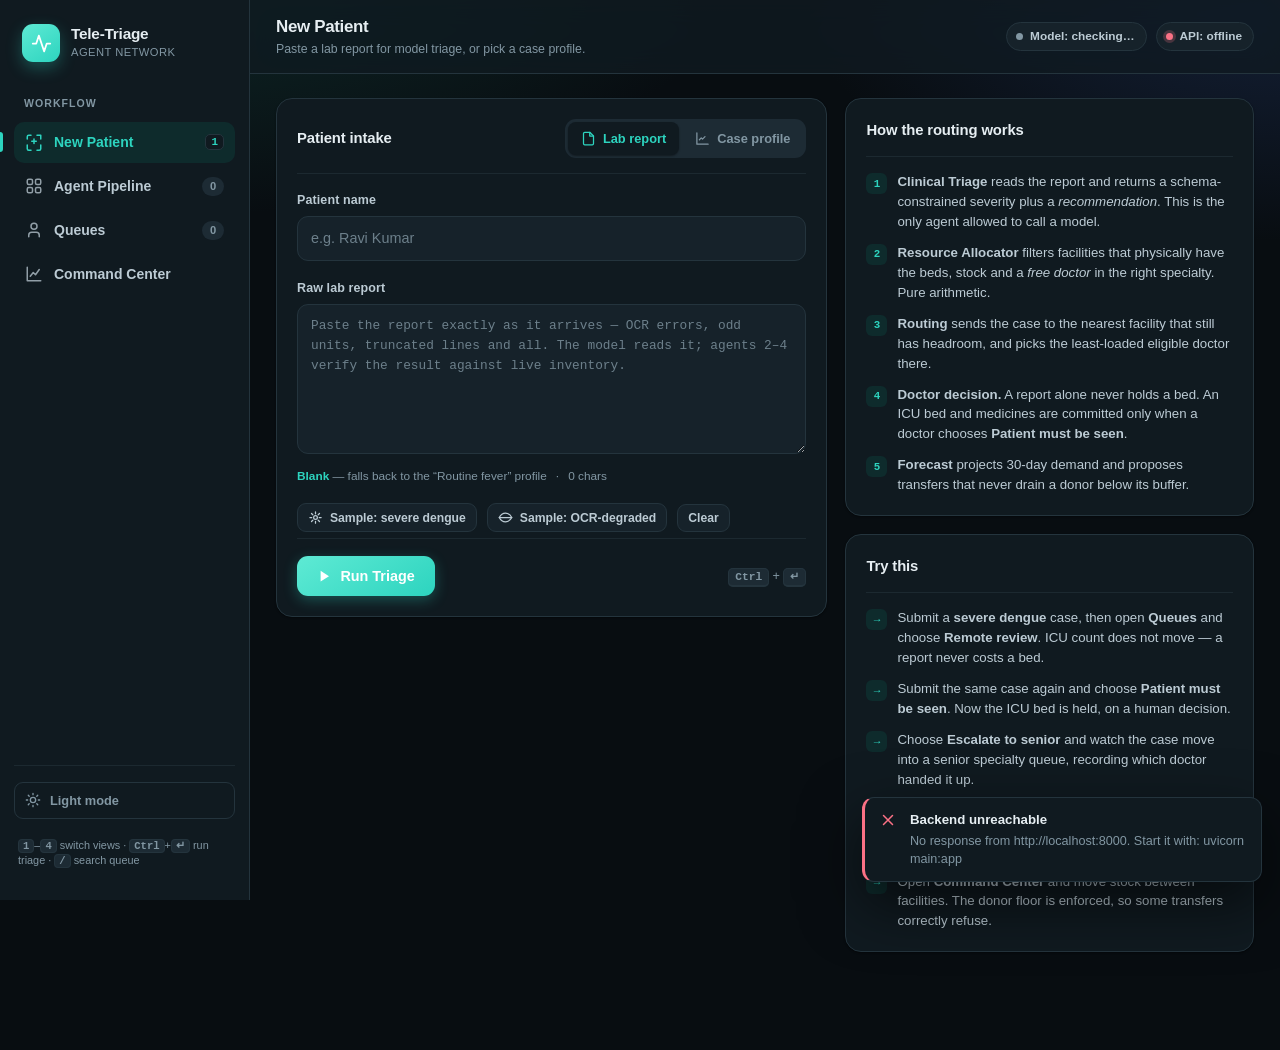
==== frontend/index.html @ d9bb14de "almost without ai model" ====
<!DOCTYPE html>
<html lang="en" data-theme="dark">
<head>
<meta charset="UTF-8">
<meta name="viewport" content="width=device-width, initial-scale=1">
<title>Agentic Tele-Triage Portal</title>
<meta name="description" content="Multi-agent clinical triage, capacity routing and shortage forecasting for a rural public health network.">
<link rel="icon" href="data:image/svg+xml,<svg xmlns='http://www.w3.org/2000/svg' viewBox='0 0 24 24'><text y='19' font-size='19'>&#129658;</text></svg>">
<link rel="stylesheet" href="styles.css">
</head>
<body>
<div class="app">

  <!-- ================= SIDEBAR ================= -->
  <aside class="sidebar">
    <div class="brand">
      <div class="brand-mark" aria-hidden="true">
        <svg viewBox="0 0 24 24" fill="none" stroke="currentColor" stroke-width="2" stroke-linecap="round" stroke-linejoin="round">
          <path d="M22 12h-4l-3 9L9 3l-3 9H2"/>
        </svg>
      </div>
      <div>
        <h1>Tele-Triage</h1>
        <p>Agent Network</p>
      </div>
    </div>

    <nav class="nav" id="nav" aria-label="Sections">
      <div class="nav-label">Workflow</div>
      <button data-tab="intake" class="active" aria-current="page">
        <svg viewBox="0 0 24 24" fill="none" stroke="currentColor" stroke-width="2" stroke-linecap="round" stroke-linejoin="round"><path d="M16 3h5v5"/><path d="M8 3H5a2 2 0 0 0-2 2v3"/><path d="M21 16v5a2 2 0 0 1-2 2h-3"/><path d="M3 16v5a2 2 0 0 0 2 2h3"/><path d="M12 8v6"/><path d="M9 11h6"/></svg>
        <span>New Patient</span><kbd>1</kbd>
      </button>
      <button data-tab="pipeline">
        <svg viewBox="0 0 24 24" fill="none" stroke="currentColor" stroke-width="2" stroke-linecap="round" stroke-linejoin="round"><rect x="3" y="3" width="7" height="7" rx="2"/><rect x="14" y="3" width="7" height="7" rx="2"/><rect x="14" y="14" width="7" height="7" rx="2"/><rect x="3" y="14" width="7" height="7" rx="2"/></svg>
        <span>Agent Pipeline</span><span class="count" id="navRuns">0</span>
      </button>
      <button data-tab="doctor">
        <svg viewBox="0 0 24 24" fill="none" stroke="currentColor" stroke-width="2" stroke-linecap="round" stroke-linejoin="round"><path d="M19 21v-2a4 4 0 0 0-4-4H9a4 4 0 0 0-4 4v2"/><circle cx="12" cy="7" r="4"/></svg>
        <span>Queues</span><span class="count" id="navPts">0</span>
      </button>
      <button data-tab="command">
        <svg viewBox="0 0 24 24" fill="none" stroke="currentColor" stroke-width="2" stroke-linecap="round" stroke-linejoin="round"><path d="M3 3v18h18"/><path d="m7 15 4-5 3 3 5-7"/></svg>
        <span>Command Center</span>
      </button>
    </nav>

    <div class="sb-foot">
      <button class="theme-btn" id="themeBtn" title="Toggle light / dark theme">
        <svg id="themeIcon" viewBox="0 0 24 24" fill="none" stroke="currentColor" stroke-width="2" stroke-linecap="round" stroke-linejoin="round"><circle cx="12" cy="12" r="4"/><path d="M12 2v2M12 20v2M4.9 4.9l1.4 1.4M17.7 17.7l1.4 1.4M2 12h2M20 12h2M4.9 19.1l1.4-1.4M17.7 6.3l1.4-1.4"/></svg>
        <span id="themeLabel">Light mode</span>
      </button>
      <p class="hint"><kbd>1</kbd>–<kbd>4</kbd> switch views · <kbd>Ctrl</kbd>+<kbd>↵</kbd> run triage · <kbd>/</kbd> search queue</p>
    </div>
  </aside>

  <!-- ================= MAIN ================= -->
  <div class="main">
    <header class="topbar">
      <div>
        <h2 id="pageTitle">New Patient</h2>
        <p class="sub" id="pageSub">Paste a lab report for model triage, or pick a case profile.</p>
      </div>
      <div class="topbar-spacer"></div>
      <div class="topbar-tools">
        <span class="pill" id="pillLlm" title="LLM triage path availability"><span class="dot"></span>Model: checking…</span>
        <span class="pill" id="pillApi" title="Backend connectivity"><span class="dot"></span>API: checking…</span>
      </div>
    </header>

    <div class="content">

      <!-- ---------- INTAKE ---------- -->
      <section class="view active" id="intake" aria-label="New patient">
        <div class="intake-grid">
          <div class="card">
            <div class="card-head tight">
              <h3>Patient intake</h3>
              <span class="spacer"></span>
              <div class="seg" id="modeSeg" role="tablist" aria-label="Triage mode">
                <button data-mode="report" class="active" role="tab" aria-selected="true">
                  <svg viewBox="0 0 24 24" fill="none" stroke="currentColor" stroke-width="2" stroke-linecap="round" stroke-linejoin="round"><path d="M14 2H6a2 2 0 0 0-2 2v16a2 2 0 0 0 2 2h12a2 2 0 0 0 2-2V8z"/><path d="M14 2v6h6"/></svg>
                  Lab report
                </button>
                <button data-mode="case" role="tab" aria-selected="false">
                  <svg viewBox="0 0 24 24" fill="none" stroke="currentColor" stroke-width="2" stroke-linecap="round" stroke-linejoin="round"><path d="M3 3v18h18"/><path d="m7 14 3-3 2 2 4-4"/></svg>
                  Case profile
                </button>
              </div>
            </div>

            <div class="field" style="margin-top:17px">
              <label for="pname">Patient name</label>
              <input type="text" id="pname" placeholder="e.g. Ravi Kumar" autocomplete="off" spellcheck="false">
            </div>

            <!-- report mode -->
            <div id="modeReport">
              <div class="field">
                <label for="preport">Raw lab report</label>
                <textarea id="preport" spellcheck="false" placeholder="Paste the report exactly as it arrives — OCR errors, odd units, truncated lines and all. The model reads it; agents 2–4 verify the result against live inventory."></textarea>
                <div class="hint-row">
                  <span id="hintMode"><b>Blank</b> — falls back to the "Routine fever" profile</span>
                  <span>·</span><span id="hintChars">0 chars</span>
                </div>
              </div>
              <div class="field-row" style="margin-bottom:6px">
                <button class="ghost sm" id="sampleBtn">
                  <svg viewBox="0 0 24 24" fill="none" stroke="currentColor" stroke-width="2" stroke-linecap="round" stroke-linejoin="round"><path d="M12 3v3M12 18v3M3 12h3M18 12h3M5.6 5.6l2.1 2.1M16.3 16.3l2.1 2.1M18.4 5.6l-2.1 2.1M7.7 16.3l-2.1 2.1"/><circle cx="12" cy="12" r="3"/></svg>
                  Sample: severe dengue
                </button>
                <button class="ghost sm" id="sampleOcrBtn">
                  <svg viewBox="0 0 24 24" fill="none" stroke="currentColor" stroke-width="2" stroke-linecap="round" stroke-linejoin="round"><path d="M2 12s3.6-7 10-7 10 7 10 7-3.6 7-10 7-10-7-10-7"/><path d="M2 12h20"/></svg>
                  Sample: OCR-degraded
                </button>
                <button class="ghost sm" id="clearBtn">Clear</button>
              </div>
            </div>

            <!-- case mode -->
            <div id="modeCase" hidden>
              <div class="field">
                <label>Built-in case profile</label>
                <div class="case-grid" id="caseGrid"></div>
              </div>
            </div>

            <div class="run-bar">
              <button class="primary" id="runBtn">
                <svg id="runIcon" viewBox="0 0 24 24" fill="none" stroke="currentColor" stroke-width="2" stroke-linecap="round" stroke-linejoin="round"><polygon points="6 3 20 12 6 21 6 3"/></svg>
                <span id="runLabel">Run Triage</span>
              </button>
              <span class="spacer"></span>
              <span class="psub"><kbd class="key">Ctrl</kbd> + <kbd class="key">↵</kbd></span>
            </div>
          </div>

          <div>
            <div class="card">
              <div class="card-head tight"><h3>How the routing works</h3></div>
              <ol class="info-list" style="margin-top:15px">
                <li><span class="num">1</span><span><b>Clinical Triage</b> reads the report and returns a schema-constrained severity plus a <i>recommendation</i>. This is the only agent allowed to call a model.</span></li>
                <li><span class="num">2</span><span><b>Resource Allocator</b> filters facilities that physically have the beds, stock and a <i>free doctor</i> in the right specialty. Pure arithmetic.</span></li>
                <li><span class="num">3</span><span><b>Routing</b> sends the case to the nearest facility that still has headroom, and picks the least-loaded eligible doctor there.</span></li>
                <li><span class="num">4</span><span><b>Doctor decision.</b> A report alone never holds a bed. An ICU bed and medicines are committed only when a doctor chooses <b>Patient must be seen</b>.</span></li>
                <li><span class="num">5</span><span><b>Forecast</b> projects 30-day demand and proposes transfers that never drain a donor below its buffer.</span></li>
              </ol>
            </div>
            <div class="card">
              <div class="card-head tight"><h3>Try this</h3></div>
              <ul class="info-list" style="margin-top:15px">
                <li><span class="num">→</span><span>Submit a <b>severe dengue</b> case, then open <b>Queues</b> and choose <b>Remote review</b>. ICU count does not move — a report never costs a bed.</span></li>
                <li><span class="num">→</span><span>Submit the same case again and choose <b>Patient must be seen</b>. Now the ICU bed is held, on a human decision.</span></li>
                <li><span class="num">→</span><span>Choose <b>Escalate to senior</b> and watch the case move into a senior specialty queue, recording which doctor handed it up.</span></li>
                <li><span class="num">→</span><span>Use the <b>OCR-degraded</b> sample to see whether the model still reads it. Then remove <code>GROQ_API_KEY</code> to watch the conservative fallback path.</span></li>
                <li><span class="num">→</span><span>Open <b>Command Center</b> and move stock between facilities. The donor floor is enforced, so some transfers correctly refuse.</span></li>
              </ul>
            </div>
          </div>
        </div>
      </section>

      <!-- ---------- PIPELINE ---------- -->
      <section class="view" id="pipeline" aria-label="Agent pipeline">
        <div class="card-head" style="margin-bottom:14px">
          <h3 style="margin:0;font-size:.93rem">Pipeline runs</h3>
          <span class="psub" id="runCount">No runs yet this session</span>
          <span class="spacer"></span>
          <button class="ghost sm" id="clearRunsBtn">Clear history</button>
        </div>
        <div id="pipeline-body"></div>
        <div class="card" id="trace-card" style="margin-top:20px">
          <div class="card-head tight">
            <h3>Model call trace</h3>
            <span class="psub" id="traceSub" style="flex-basis:auto;margin:0"></span>
          </div>
          <div id="trace-body"></div>
        </div>
      </section>

      <!-- ---------- DOCTOR ---------- -->
      <section class="view" id="doctor" aria-label="Queues">
        <div class="toolbar">
          <div class="search">
            <svg viewBox="0 0 24 24" fill="none" stroke="currentColor" stroke-width="2" stroke-linecap="round" stroke-linejoin="round"><circle cx="11" cy="11" r="7"/><path d="m20 20-3.2-3.2"/></svg>
            <input type="text" id="qSearch" placeholder="Search patient, doctor, facility or specialty…" autocomplete="off" spellcheck="false">
          </div>
          <div class="filters" id="statusFilters"></div>
          <span class="spacer" style="flex:1"></span>
          <span class="psub" id="queueCount"></span>
        </div>
        <div id="doctor-body"></div>
      </section>

      <!-- ---------- COMMAND ---------- -->
      <section class="view" id="command" aria-label="Command center">
        <div class="toolbar">
          <div class="seg" id="refreshSeg" role="group" aria-label="Auto refresh">
            <button data-auto="15" class="active">
              <svg viewBox="0 0 24 24" fill="none" stroke="currentColor" stroke-width="2" stroke-linecap="round" stroke-linejoin="round"><path d="M21 12a9 9 0 1 1-2.6-6.4"/><path d="M21 3v6h-6"/></svg>
              Auto 15s
            </button>
            <button data-auto="off">Paused</button>
          </div>
          <span class="refresh-note">
            <svg class="ring" viewBox="0 0 20 20" aria-hidden="true">
              <circle class="bgc" cx="10" cy="10" r="8"></circle>
              <circle class="fgc" id="ringFg" cx="10" cy="10" r="8" stroke-dasharray="50.3" stroke-dashoffset="50.3"></circle>
            </svg>
            <span id="refreshNote">up to date</span>
          </span>
          <span class="spacer" style="flex:1"></span>
          <button class="ghost sm" id="refreshBtn">
            <svg viewBox="0 0 24 24" fill="none" stroke="currentColor" stroke-width="2" stroke-linecap="round" stroke-linejoin="round"><path d="M21 12a9 9 0 1 1-2.6-6.4"/><path d="M21 3v6h-6"/></svg>
            Refresh now
          </button>
        </div>
        <div id="command-body"></div>
      </section>

    </div>
  </div>
</div>

<div class="toasts" id="toasts" role="status" aria-live="polite"></div>
<div id="modal-root"></div>

<script src="config.js"></script>
<script src="app.js"></script>
</body>
</html>
---- frontend/styles.css ----
/* ============================================================
   Agentic Tele-Triage Portal - design system
   Tokens first, then primitives, then components, then views.
   ============================================================ */

:root {
  /* surface + text */
  --bg: #f2f5f8;
  --bg-grad: radial-gradient(1200px 600px at 15% -10%, #e3f1ef 0%, transparent 60%),
             radial-gradient(900px 500px at 100% 0%, #e6ecf7 0%, transparent 55%);
  --panel: #ffffff;
  --panel-2: #f8fafc;
  --panel-3: #eef2f6;
  --border: #dbe3ea;
  --border-soft: #e8eef3;
  --text: #0f1c26;
  --text-2: #3d4f5c;
  --muted: #66798a;

  /* brand */
  --accent: #0d7c74;
  --accent-2: #12a094;
  --accent-soft: #e2f2f0;
  --accent-glow: rgba(13, 124, 116, .28);

  /* severity */
  --green: #12864a;      --green-bg: #e3f5ea;   --green-line: #8fd6b0;
  --amber: #a86c07;      --amber-bg: #fdf0d9;   --amber-line: #f0cb84;
  --red:   #c1352a;      --red-bg:   #fde8e5;   --red-line:   #f0a79c;
  --blue:  #1f6fd0;      --blue-bg:  #e7f0fc;

  /* effects */
  --sh-1: 0 1px 2px rgba(16, 34, 48, .05), 0 1px 1px rgba(16, 34, 48, .04);
  --sh-2: 0 4px 14px rgba(16, 34, 48, .07), 0 1px 3px rgba(16, 34, 48, .05);
  --sh-3: 0 18px 48px rgba(16, 34, 48, .16);
  --r-s: 8px; --r-m: 12px; --r-l: 16px; --r-xl: 22px;

  --mono: ui-monospace, "SF Mono", SFMono-Regular, Menlo, Consolas, "Liberation Mono", monospace;
  --sans: -apple-system, BlinkMacSystemFont, "Segoe UI", Roboto, "Helvetica Neue", Arial, sans-serif;
  --sb-w: 250px;
  --ease: cubic-bezier(.22, .68, .36, 1);
}

html[data-theme="dark"] {
  --bg: #080d11;
  --bg-grad: radial-gradient(1100px 560px at 12% -12%, #10302e 0%, transparent 58%),
             radial-gradient(900px 520px at 100% -5%, #16233d 0%, transparent 55%);
  --panel: #101a20;
  --panel-2: #16222a;
  --panel-3: #1d2b34;
  --border: #24343d;
  --border-soft: #1c2930;
  --text: #e6eef2;
  --text-2: #bccbd4;
  --muted: #8297a3;
  --accent: #2dd4bf;
  --accent-2: #5eead4;
  --accent-soft: #0e2b2c;
  --accent-glow: rgba(45, 212, 191, .3);
  --green: #4ade80; --green-bg: #0d2620; --green-line: #1d5540;
  --amber: #fbbf24; --amber-bg: #2b2110; --amber-line: #574113;
  --red:   #fb7185; --red-bg:   #2c1517; --red-line:   #5e2a2e;
  --blue:  #60a5fa; --blue-bg:  #0f2038;
  --sh-1: 0 1px 2px rgba(0, 0, 0, .4);
  --sh-2: 0 6px 20px rgba(0, 0, 0, .45);
  --sh-3: 0 22px 60px rgba(0, 0, 0, .6);
}

* { box-sizing: border-box; }

html, body { height: 100%; }

body {
  margin: 0;
  font-family: var(--sans);
  font-size: 15px;
  line-height: 1.5;
  color: var(--text);
  background: var(--bg);
  background-image: var(--bg-grad);
  background-attachment: fixed;
  -webkit-font-smoothing: antialiased;
  text-rendering: optimizeLegibility;
}

::selection { background: var(--accent); color: #fff; }

/* ---------- scrollbars ---------- */
* { scrollbar-width: thin; scrollbar-color: var(--border) transparent; }
*::-webkit-scrollbar { width: 10px; height: 10px; }
*::-webkit-scrollbar-track { background: transparent; }
*::-webkit-scrollbar-thumb {
  background: var(--border); border-radius: 99px;
  border: 3px solid transparent; background-clip: content-box;
}
*::-webkit-scrollbar-thumb:hover { background: var(--muted); background-clip: content-box; }

:focus-visible {
  outline: 2px solid var(--accent);
  outline-offset: 2px;
  border-radius: 6px;
}

/* ============================================================
   SHELL
   ============================================================ */
.app { display: flex; min-height: 100vh; }

.sidebar {
  width: var(--sb-w);
  flex: 0 0 var(--sb-w);
  position: sticky; top: 0; align-self: flex-start;
  height: 100vh;
  display: flex; flex-direction: column;
  padding: 20px 14px;
  background: var(--panel);
  border-right: 1px solid var(--border);
  z-index: 30;
}

.brand { display: flex; gap: 11px; align-items: center; padding: 4px 8px 20px; }
.brand-mark {
  width: 38px; height: 38px; flex: none;
  display: grid; place-items: center;
  border-radius: 11px;
  color: #fff;
  background: linear-gradient(145deg, var(--accent-2), var(--accent));
  box-shadow: 0 6px 16px var(--accent-glow);
}
.brand-mark svg { width: 21px; height: 21px; }
.brand h1 { margin: 0; font-size: .96rem; letter-spacing: -.015em; line-height: 1.2; }
.brand p { margin: 1px 0 0; font-size: .7rem; color: var(--muted); letter-spacing: .04em; text-transform: uppercase; }

.nav { display: flex; flex-direction: column; gap: 3px; }
.nav-label {
  font-size: .66rem; text-transform: uppercase; letter-spacing: .1em;
  color: var(--muted); font-weight: 700; padding: 14px 10px 7px;
}
.nav button {
  position: relative;
  display: flex; align-items: center; gap: 11px;
  width: 100%; padding: 10px 11px;
  font: inherit; font-size: .875rem; font-weight: 600;
  color: var(--text-2);
  background: none; border: 0; border-radius: 10px;
  cursor: pointer; text-align: left;
  transition: background .16s var(--ease), color .16s var(--ease);
}
.nav button svg { width: 18px; height: 18px; flex: none; opacity: .75; }
.nav button:hover { background: var(--panel-3); color: var(--text); }
.nav button.active { background: var(--accent-soft); color: var(--accent); }
.nav button.active svg { opacity: 1; }
.nav button.active::before {
  content: ""; position: absolute; left: -14px; top: 50%;
  width: 3px; height: 20px; margin-top: -10px;
  background: var(--accent); border-radius: 0 3px 3px 0;
}
.nav button kbd {
  margin-left: auto;
  font: 600 .68rem var(--mono);
  color: var(--muted);
  background: var(--panel-3);
  border: 1px solid var(--border);
  border-radius: 5px; padding: 1px 5px;
}
.nav button.active kbd { background: var(--panel); color: var(--accent); }
.nav .count {
  margin-left: auto; font-size: .7rem; font-weight: 700;
  background: var(--panel-3); color: var(--muted);
  border-radius: 99px; padding: 1px 7px; min-width: 22px; text-align: center;
}
.nav button.active .count { background: var(--accent); color: #fff; }

.sb-foot { margin-top: auto; padding-top: 16px; border-top: 1px solid var(--border-soft); display: grid; gap: 8px; }
.theme-btn {
  display: flex; align-items: center; gap: 9px;
  padding: 8px 10px; width: 100%;
  font: inherit; font-size: .8rem; font-weight: 600;
  color: var(--muted); background: none;
  border: 1px solid var(--border); border-radius: 9px; cursor: pointer;
  transition: all .16s var(--ease);
}
.theme-btn:hover { color: var(--text); border-color: var(--accent); background: var(--panel-2); }
.theme-btn svg { width: 16px; height: 16px; }

.hint { font-size: .68rem; color: var(--muted); line-height: 1.45; padding: 0 4px; }
.hint kbd {
  font: 600 .66rem var(--mono); background: var(--panel-3);
  border: 1px solid var(--border); border-radius: 4px; padding: 0 4px;
}

.main { flex: 1; min-width: 0; display: flex; flex-direction: column; }

.topbar {
  position: sticky; top: 0; z-index: 20;
  display: flex; align-items: center; gap: 14px; flex-wrap: wrap;
  padding: 14px 26px;
  background: color-mix(in srgb, var(--panel) 82%, transparent);
  backdrop-filter: saturate(1.6) blur(14px);
  -webkit-backdrop-filter: saturate(1.6) blur(14px);
  border-bottom: 1px solid var(--border);
}
.topbar h2 { margin: 0; font-size: 1.06rem; letter-spacing: -.02em; }
.topbar .sub { margin: 1px 0 0; font-size: .77rem; color: var(--muted); }
.topbar-spacer { flex: 1 1 auto; }
.topbar-tools { display: flex; align-items: center; gap: 9px; flex-wrap: wrap; }

.pill {
  display: inline-flex; align-items: center; gap: 7px;
  padding: 5px 11px 5px 9px;
  font-size: .74rem; font-weight: 650;
  border: 1px solid var(--border); border-radius: 99px;
  background: var(--panel-2); color: var(--text-2);
  white-space: nowrap;
}
.dot { width: 7px; height: 7px; border-radius: 99px; background: var(--muted); flex: none; }
.dot.ok { background: var(--green); box-shadow: 0 0 0 3px color-mix(in srgb, var(--green) 22%, transparent); }
.dot.warn { background: var(--amber); box-shadow: 0 0 0 3px color-mix(in srgb, var(--amber) 22%, transparent); }
.dot.bad { background: var(--red); box-shadow: 0 0 0 3px color-mix(in srgb, var(--red) 22%, transparent); }
.dot.pulse { animation: pulse 2s var(--ease) infinite; }
@keyframes pulse { 0%, 100% { opacity: 1; } 50% { opacity: .35; } }

.content { padding: 24px 26px 80px; max-width: 1240px; width: 100%; }
.view { display: none; }
.view.active { display: block; animation: viewIn .3s var(--ease); }
@keyframes viewIn { from { opacity: 0; transform: translateY(8px); } to { opacity: 1; transform: none; } }

/* ============================================================
   PRIMITIVES
   ============================================================ */
.card {
  background: var(--panel);
  border: 1px solid var(--border);
  border-radius: var(--r-l);
  padding: 20px;
  box-shadow: var(--sh-1);
  margin-bottom: 18px;
}
.card.pad-0 { padding: 0; overflow: hidden; }
.card-head {
  display: flex; align-items: center; gap: 11px; flex-wrap: wrap;
  margin-bottom: 16px;
}
.card-head.tight { margin-bottom: 0; padding-bottom: 15px; border-bottom: 1px solid var(--border-soft); }
.card-head h3 { margin: 0; font-size: .93rem; letter-spacing: -.01em; }
.card-head .psub { flex-basis: 100%; margin: -6px 0 0; }
.card-head .spacer { flex: 1; }

/* Safety net: an inline <svg> with no width/height renders as a 300x150
   replaced element. Every icon this app injects is sized 1em unless a
   component rule below says otherwise. */
svg { width: 1em; height: 1em; flex: none; }

label, .lbl {
  display: block; font-size: .78rem; font-weight: 700;
  color: var(--text-2); margin-bottom: 6px; letter-spacing: .01em;
}
.psub { font-size: .79rem; color: var(--muted); line-height: 1.5; margin: 0; }
.mono { font-family: var(--mono); }
code { font-family: var(--mono); font-size: .86em; background: var(--panel-3); padding: 1px 5px; border-radius: 5px; }

input[type="text"], textarea, select {
  width: 100%;
  padding: 11px 13px;
  font: inherit; font-size: .9rem;
  color: var(--text);
  background: var(--panel-2);
  border: 1px solid var(--border);
  border-radius: 11px;
  transition: border-color .15s var(--ease), box-shadow .15s var(--ease), background .15s var(--ease);
}
input[type="text"]::placeholder, textarea::placeholder { color: var(--muted); opacity: .8; }
input[type="text"]:hover, textarea:hover, select:hover { border-color: color-mix(in srgb, var(--accent) 45%, var(--border)); }
input[type="text"]:focus, textarea:focus, select:focus {
  outline: none; background: var(--panel);
  border-color: var(--accent);
  box-shadow: 0 0 0 4px var(--accent-soft);
}
textarea {
  font-family: var(--mono); font-size: .8rem; line-height: 1.55;
  resize: vertical; min-height: 150px; tab-size: 2;
}
select { appearance: none; cursor: pointer; padding-right: 36px;
  background-image: url("data:image/svg+xml;utf8,<svg xmlns='http://www.w3.org/2000/svg' viewBox='0 0 24 24' fill='none' stroke='%2366798a' stroke-width='2.5' stroke-linecap='round'><path d='M6 9l6 6 6-6'/></svg>");
  background-repeat: no-repeat; background-position: right 11px center; background-size: 15px;
}

.field { margin-bottom: 18px; }
.field-row { display: flex; gap: 10px; align-items: center; flex-wrap: wrap; }

button { font-family: inherit; }
button.primary {
  display: inline-flex; align-items: center; justify-content: center; gap: 9px;
  padding: 12px 20px; font-size: .9rem; font-weight: 700;
  color: #fff; background: linear-gradient(145deg, var(--accent-2), var(--accent));
  border: 0; border-radius: 11px; cursor: pointer;
  box-shadow: 0 4px 14px var(--accent-glow);
  transition: transform .13s var(--ease), box-shadow .13s var(--ease), filter .13s var(--ease);
}
button.primary:hover:not(:disabled) { transform: translateY(-1px); box-shadow: 0 8px 22px var(--accent-glow); }
button.primary:active:not(:disabled) { transform: translateY(0); }
button.primary:disabled { opacity: .65; cursor: progress; }

button.ghost {
  display: inline-flex; align-items: center; gap: 7px;
  padding: 8px 13px; font-size: .8rem; font-weight: 650;
  color: var(--text-2); background: var(--panel-2);
  border: 1px solid var(--border); border-radius: 9px; cursor: pointer;
  transition: all .15s var(--ease);
}
button.ghost:hover:not(:disabled) { color: var(--accent); border-color: var(--accent); background: var(--accent-soft); }
button.ghost:disabled { opacity: .5; cursor: not-allowed; }
button.ghost svg { width: 15px; height: 15px; }
button.icon-btn {
  display: inline-grid; place-items: center;
  width: 32px; height: 32px; padding: 0;
  color: var(--muted); background: none;
  border: 1px solid var(--border); border-radius: 9px; cursor: pointer;
  transition: all .15s var(--ease);
}
button.icon-btn:hover { color: var(--accent); border-color: var(--accent); background: var(--accent-soft); }
button.icon-btn svg { width: 16px; height: 16px; }
button.danger:hover { color: var(--red); border-color: var(--red); background: var(--red-bg); }
button.sm { padding: 6px 10px; font-size: .76rem; }

.spinner {
  width: 15px; height: 15px; flex: none;
  border: 2px solid currentColor; border-right-color: transparent;
  border-radius: 99px; animation: spin .7s linear infinite; opacity: .9;
}
@keyframes spin { to { transform: rotate(360deg); } }

/* segmented control */
.seg {
  display: inline-flex; gap: 3px; padding: 3px;
  background: var(--panel-3); border-radius: 11px;
}
.seg button {
  display: inline-flex; align-items: center; gap: 7px;
  padding: 7px 13px; font: inherit; font-size: .8rem; font-weight: 650;
  color: var(--muted); background: none; border: 0; border-radius: 8px;
  cursor: pointer; transition: all .15s var(--ease);
}
.seg button svg { width: 15px; height: 15px; }
.seg button:hover { color: var(--text); }
.seg button.active {
  color: var(--accent); background: var(--panel);
  box-shadow: var(--sh-1);
}

/* chips */
.chip {
  display: inline-flex; align-items: center; gap: 6px;
  padding: 3px 9px; border-radius: 7px;
  font-size: .7rem; font-weight: 700; letter-spacing: .01em;
  background: var(--panel-3); color: var(--muted);
}
.chip svg { width: 12px; height: 12px; }
.chip.Green, .chip.ok { background: var(--green-bg); color: var(--green); }
.chip.Yellow, .chip.warn { background: var(--amber-bg); color: var(--amber); }
.chip.Red, .chip.bad { background: var(--red-bg); color: var(--red); }
.chip.accent { background: var(--accent-soft); color: var(--accent); }
.chip.ghost-chip { background: none; border: 1px solid var(--border); }

.badge {
  display: inline-flex; align-items: center; gap: 5px;
  padding: 3px 10px; border-radius: 99px;
  font-size: .7rem; font-weight: 800; letter-spacing: .03em; text-transform: uppercase;
}
.badge.Green { background: var(--green-bg); color: var(--green); }
.badge.Yellow { background: var(--amber-bg); color: var(--amber); }
.badge.Red { background: var(--red-bg); color: var(--red); }
.badge.plain { background: var(--panel-3); color: var(--muted); text-transform: none; letter-spacing: 0; }

.flags { display: flex; flex-wrap: wrap; gap: 5px; margin-top: 9px; }
.flag {
  display: inline-flex; align-items: center; gap: 5px;
  padding: 3px 9px; border-radius: 6px;
  font-size: .71rem; font-weight: 600;
  background: var(--red-bg); color: var(--red);
  border: 1px solid var(--red-line);
}

.empty {
  padding: 44px 24px; text-align: center; color: var(--muted);
}
.empty svg { width: 40px; height: 40px; margin-bottom: 12px; opacity: .35; }
.empty p { margin: 0; font-size: .88rem; }
.empty strong { display: block; color: var(--text-2); font-size: .95rem; margin-bottom: 5px; }

/* skeleton */
.sk { background: linear-gradient(90deg, var(--panel-3) 25%, var(--panel-2) 37%, var(--panel-3) 63%);
      background-size: 400% 100%; animation: shimmer 1.4s ease infinite; border-radius: 7px; }
@keyframes shimmer { from { background-position: 100% 0; } to { background-position: 0 0; } }
.sk-line { height: 12px; margin-bottom: 9px; }
.sk-row { display: flex; gap: 12px; padding: 11px 0; border-bottom: 1px solid var(--border-soft); }
.sk-row .sk { flex: 1; }

/* ============================================================
   TABLES
   ============================================================ */
.tbl-wrap { overflow-x: auto; margin: 0 -20px; padding: 0 20px; }
table { width: 100%; border-collapse: collapse; font-size: .84rem; }
th, td { text-align: left; padding: 10px 12px; border-bottom: 1px solid var(--border-soft); vertical-align: middle; }
th {
  color: var(--muted); font-size: .68rem; font-weight: 800;
  text-transform: uppercase; letter-spacing: .07em;
  white-space: nowrap; background: var(--panel);
  position: sticky; top: 0; z-index: 1;
}
th.sortable { cursor: pointer; user-select: none; transition: color .15s var(--ease); }
th.sortable:hover { color: var(--accent); }
th .arrow { opacity: .35; margin-left: 4px; font-size: .8em; }
th.sorted .arrow { opacity: 1; color: var(--accent); }
tbody tr { transition: background .13s var(--ease); }
tbody tr:hover { background: var(--panel-2); }
tbody tr:last-child td { border-bottom: 0; }
td.num { font-family: var(--mono); font-size: .8rem; font-variant-numeric: tabular-nums; }
td.act { text-align: right; white-space: nowrap; }

.stat-low { color: var(--red); font-weight: 800; }
.stat-mid { color: var(--amber); font-weight: 700; }
.stat-na { color: var(--muted); }

.meter { display: flex; align-items: center; gap: 8px; min-width: 108px; }
.meter-track {
  flex: 1; height: 6px; border-radius: 99px;
  background: var(--panel-3); overflow: hidden;
}
.meter-fill {
  height: 100%; border-radius: 99px;
  background: linear-gradient(90deg, var(--accent-2), var(--accent));
  transition: width .6s var(--ease);
}
.meter-fill.warn { background: linear-gradient(90deg, #f0b429, var(--amber)); }
.meter-fill.bad { background: linear-gradient(90deg, #e5654f, var(--red)); }
.meter-val { font-family: var(--mono); font-size: .75rem; font-variant-numeric: tabular-nums; color: var(--muted); min-width: 30px; text-align: right; }

/* ============================================================
   INTAKE
   ============================================================ */
.intake-grid { display: grid; grid-template-columns: minmax(0, 1.35fr) minmax(0, 1fr); gap: 18px; align-items: start; }
@media (max-width: 1080px) { .intake-grid { grid-template-columns: 1fr; } }

.case-grid { display: grid; grid-template-columns: 1fr 1fr; gap: 9px; }
@media (max-width: 520px) { .case-grid { grid-template-columns: 1fr; } }
.case-opt {
  position: relative; text-align: left;
  padding: 12px 13px 12px 15px;
  background: var(--panel-2);
  border: 1px solid var(--border); border-radius: 11px;
  cursor: pointer; font: inherit;
  transition: all .15s var(--ease);
  overflow: hidden;
}
.case-opt::before {
  content: ""; position: absolute; left: 0; top: 0; bottom: 0; width: 3px;
  background: var(--muted); opacity: .55; transition: all .15s var(--ease);
}
.case-opt.Green::before { background: var(--green); }
.case-opt.Yellow::before { background: var(--amber); }
.case-opt.Red::before { background: var(--red); }
.case-opt:hover { border-color: var(--accent); background: var(--panel); transform: translateY(-1px); }
.case-opt.active { border-color: var(--accent); background: var(--accent-soft); box-shadow: 0 0 0 3px var(--accent-soft); }
.case-opt .t { display: flex; align-items: center; gap: 7px; font-size: .845rem; font-weight: 700; color: var(--text); margin-bottom: 3px; }
.case-opt .d { font-size: .73rem; color: var(--muted); line-height: 1.4; }

.hint-row {
  display: flex; align-items: center; gap: 9px; flex-wrap: wrap;
  font-size: .74rem; color: var(--muted); margin-top: 7px;
}
.hint-row b { color: var(--accent); font-weight: 700; }

.run-bar {
  display: flex; align-items: center; gap: 12px; flex-wrap: wrap;
  padding-top: 17px; margin-top: 4px; border-top: 1px solid var(--border-soft);
}
.run-bar .spacer { flex: 1; }
kbd.key {
  font: 600 .7rem var(--mono); color: var(--muted);
  background: var(--panel-3); border: 1px solid var(--border);
  border-bottom-width: 2px; border-radius: 5px; padding: 2px 6px;
}

.info-list { display: grid; gap: 11px; margin: 0; padding: 0; list-style: none; }
.info-list li { display: flex; gap: 10px; font-size: .83rem; color: var(--text-2); line-height: 1.5; }
.info-list .num {
  flex: none; width: 21px; height: 21px; margin-top: 1px;
  display: grid; place-items: center;
  border-radius: 6px; font: 800 .68rem var(--mono);
  background: var(--accent-soft); color: var(--accent);
}

/* ============================================================
   PIPELINE
   ============================================================ */
.run-card {
  position: relative;
  background: var(--panel); border: 1px solid var(--border);
  border-radius: var(--r-l); box-shadow: var(--sh-1);
  margin-bottom: 16px; overflow: hidden;
  animation: cardIn .34s var(--ease) both;
}
@keyframes cardIn { from { opacity: 0; transform: translateY(10px) scale(.995); } to { opacity: 1; transform: none; } }
.run-card::before { content: ""; position: absolute; left: 0; top: 0; bottom: 0; width: 4px; background: var(--muted); }
.run-card.sev-Green::before { background: var(--green); }
.run-card.sev-Yellow::before { background: var(--amber); }
.run-card.sev-Red::before { background: var(--red); }

.run-head { display: flex; gap: 14px; align-items: flex-start; padding: 17px 20px 17px 22px; }
.run-id { flex: 1; min-width: 0; }
.run-id h3 { margin: 0 0 3px; font-size: 1rem; letter-spacing: -.015em; display: flex; align-items: center; gap: 9px; flex-wrap: wrap; }
.run-meta { display: flex; align-items: center; gap: 7px; flex-wrap: wrap; font-size: .79rem; color: var(--muted); }
.run-meta > span { display: inline-flex; align-items: center; gap: 5px; }
.run-meta .sep { opacity: .4; }
.run-meta b { color: var(--text-2); font-weight: 650; }

.verdict {
  flex: none; text-align: right; min-width: 168px;
  padding-left: 16px; border-left: 1px solid var(--border-soft);
}
.verdict .k { font-size: .65rem; text-transform: uppercase; letter-spacing: .09em; color: var(--muted); font-weight: 800; }
.verdict .v { font-size: .92rem; font-weight: 700; color: var(--accent); margin-top: 2px; }
.verdict .s { font-size: .75rem; color: var(--muted); }

.steps { border-top: 1px solid var(--border-soft); background: var(--panel-2); padding: 4px 20px 6px 22px; }
.step { position: relative; padding: 14px 0 14px 38px; }
.step + .step { border-top: 1px dashed var(--border); }
.step::before {
  content: attr(data-n);
  position: absolute; left: 0; top: 14px;
  width: 25px; height: 25px; display: grid; place-items: center;
  font: 800 .7rem var(--mono); border-radius: 8px;
  background: var(--accent-soft); color: var(--accent);
  border: 1px solid color-mix(in srgb, var(--accent) 30%, transparent);
}
.step::after {
  content: ""; position: absolute; left: 12px; top: 39px; bottom: -1px; width: 1px;
  background: var(--border);
}
.step:last-child::after { display: none; }
.step-title { display: flex; align-items: center; gap: 9px; flex-wrap: wrap; margin-bottom: 5px; }
.step-title h4 { margin: 0; font-size: .855rem; letter-spacing: -.005em; }
.step-text { margin: 0; font-size: .855rem; color: var(--text-2); line-height: 1.6; }

.score-bars { display: grid; gap: 9px; margin-top: 12px; padding: 12px 14px; background: var(--panel); border: 1px solid var(--border-soft); border-radius: 10px; }
.score-bars .lbl { font-size: .68rem; letter-spacing: .08em; text-transform: uppercase; margin-bottom: 2px; }
.score-row { display: grid; grid-template-columns: 96px 1fr 42px; gap: 10px; align-items: center; font-size: .76rem; }
.score-row .k { color: var(--muted); font-weight: 650; }
.score-row .v { font-family: var(--mono); font-size: .74rem; text-align: right; color: var(--text-2); font-variant-numeric: tabular-nums; }
.score-row .track { height: 7px; border-radius: 99px; background: var(--panel-3); overflow: hidden; }
.score-row .fill {
  height: 100%; border-radius: 99px; width: 0;
  background: linear-gradient(90deg, var(--accent-2), var(--accent));
  animation: grow .8s var(--ease) forwards;
}
@keyframes grow { to { width: var(--w); } }
.score-total { display: flex; align-items: baseline; gap: 7px; padding-top: 9px; margin-top: 2px; border-top: 1px dashed var(--border); }
.score-total .big { font: 800 1.05rem var(--mono); color: var(--accent); }

.reasons { margin-top: 11px; }
.reasons summary {
  cursor: pointer; font-size: .78rem; font-weight: 700; color: var(--accent);
  list-style: none; display: flex; align-items: center; gap: 7px;
  padding: 6px 0;
}
.reasons summary::-webkit-details-marker { display: none; }
.reasons summary::after { content: "▾"; margin-left: auto; transition: transform .18s var(--ease); }
.reasons[open] summary::after { transform: rotate(180deg); }
.reasons-list { display: grid; gap: 7px; margin: 4px 0 4px; padding: 0; list-style: none; }
.reasons-list li { font-size: .79rem; color: var(--muted); }
.reasons-list b { color: var(--text-2); font-weight: 650; }
.reasons-list .rs { color: var(--red); }

details.json { margin-top: 11px; }
details.json > summary {
  cursor: pointer; font-size: .75rem; font-weight: 700; color: var(--accent);
  list-style: none; display: inline-flex; align-items: center; gap: 6px;
}
details.json > summary::-webkit-details-marker { display: none; }
details.json > summary svg { width: 13px; height: 13px; }
details.json pre {
  margin: 8px 0 0; padding: 12px 14px; overflow-x: auto;
  background: var(--bg); border: 1px solid var(--border); border-radius: 10px;
  font-family: var(--mono); font-size: .74rem; line-height: 1.5; color: var(--text-2);
}

.trace-item { padding: 13px 0; border-bottom: 1px solid var(--border-soft); }
.trace-item:last-child { border-bottom: 0; }
.trace-head { display: flex; align-items: center; gap: 8px; flex-wrap: wrap; }
.trace-head .st { font: 800 .68rem var(--mono); text-transform: uppercase; letter-spacing: .06em; }
.trace-head .st.ok { color: var(--green); }
.trace-head .st.error { color: var(--red); }
.trace-head .st.skipped { color: var(--muted); }
.trace-reason { margin: 7px 0 0; font-size: .82rem; color: var(--text-2); line-height: 1.55; }

/* ============================================================
   DOCTOR QUEUE
   ============================================================ */
.toolbar { display: flex; gap: 10px; align-items: center; flex-wrap: wrap; margin-bottom: 16px; }
.search { position: relative; flex: 1 1 220px; max-width: 340px; }
.search input { padding-left: 36px; }
.search svg { position: absolute; left: 12px; top: 50%; margin-top: -8px; width: 16px; height: 16px; color: var(--muted); pointer-events: none; }
.filters { display: flex; gap: 6px; flex-wrap: wrap; }
.filter {
  padding: 6px 12px; font: inherit; font-size: .77rem; font-weight: 650;
  color: var(--muted); background: var(--panel); cursor: pointer;
  border: 1px solid var(--border); border-radius: 99px;
  transition: all .15s var(--ease);
}
.filter:hover { color: var(--text); border-color: var(--accent); }
.filter.active { color: var(--accent); background: var(--accent-soft); border-color: var(--accent); }
.filter .n { font-family: var(--mono); font-size: .72rem; opacity: .75; }

.doc-group { border: 1px solid var(--border); border-radius: var(--r-m); margin-bottom: 12px; overflow: hidden; background: var(--panel); }
.doc-head {
  display: flex; align-items: center; gap: 12px; flex-wrap: wrap;
  padding: 13px 16px; background: var(--panel-2);
  border-bottom: 1px solid var(--border-soft);
}
.avatar {
  width: 34px; height: 34px; flex: none; display: grid; place-items: center;
  border-radius: 10px; font: 800 .78rem var(--sans);
  background: var(--accent-soft); color: var(--accent);
}
.doc-head .nm { font-size: .9rem; font-weight: 700; }
.doc-head .fac { font-size: .76rem; color: var(--muted); }
.doc-head .spacer { flex: 1; }
.doc-rows { padding: 0 16px; }

.pt-row {
  display: flex; align-items: center; gap: 12px; flex-wrap: wrap;
  padding: 12px 0; border-bottom: 1px solid var(--border-soft);
}
.pt-row:last-child { border-bottom: 0; }
.pt-row .who { flex: 1 1 190px; min-width: 0; }
.pt-row .nm { font-size: .87rem; font-weight: 700; display: flex; align-items: center; gap: 8px; flex-wrap: wrap; }
.pt-row .sub { font-size: .76rem; color: var(--muted); }
.pt-row .side { display: flex; align-items: center; gap: 10px; flex-wrap: wrap; margin-left: auto; }
.pt-row.done { opacity: .62; }

/* ============================================================
   COMMAND CENTER
   ============================================================ */
.kpis { display: grid; grid-template-columns: repeat(auto-fit, minmax(178px, 1fr)); gap: 13px; margin-bottom: 18px; }
.kpi {
  position: relative; overflow: hidden;
  padding: 16px 17px; border-radius: var(--r-m);
  background: var(--panel); border: 1px solid var(--border); box-shadow: var(--sh-1);
  transition: transform .16s var(--ease), box-shadow .16s var(--ease);
  animation: cardIn .3s var(--ease) both;
}
.kpi:hover { transform: translateY(-2px); box-shadow: var(--sh-2); }
.kpi::after {
  content: ""; position: absolute; right: -22px; top: -22px;
  width: 76px; height: 76px; border-radius: 99px;
  background: var(--accent-soft); opacity: .8;
}
.kpi .k { position: relative; font-size: .69rem; font-weight: 800; letter-spacing: .08em; text-transform: uppercase; color: var(--muted); }
.kpi .n {
  position: relative; margin-top: 5px;
  font: 800 1.7rem var(--mono); line-height: 1.1; letter-spacing: -.03em;
  font-variant-numeric: tabular-nums;
}
.kpi .u { position: relative; font-size: .74rem; color: var(--muted); margin-top: 2px; }
.kpi.warn .n { color: var(--amber); } .kpi.warn::after { background: var(--amber-bg); }
.kpi.bad .n { color: var(--red); }    .kpi.bad::after { background: var(--red-bg); }
.kpi.good .n { color: var(--green); }  .kpi.good::after { background: var(--green-bg); }

.alert {
  display: flex; gap: 13px; align-items: flex-start; flex-wrap: wrap;
  padding: 14px 16px; margin-bottom: 10px;
  background: var(--amber-bg); border: 1px solid var(--amber-line);
  border-radius: var(--r-m);
}
.alert.crit { background: var(--red-bg); border-color: var(--red-line); }
.alert-ic {
  width: 30px; height: 30px; flex: none; display: grid; place-items: center;
  border-radius: 9px; background: var(--panel); color: var(--amber);
}
.alert.crit .alert-ic { color: var(--red); }
.alert-ic svg { width: 17px; height: 17px; }
.alert .bd { flex: 1; min-width: 0; }
.alert .bd strong { font-size: .87rem; }
.alert .bd p { margin: 3px 0 0; font-size: .8rem; color: var(--text-2); line-height: 1.5; }
.alert .side { flex: none; }

.ring { width: 17px; height: 17px; transform: rotate(-90deg); }
.ring circle { fill: none; stroke-width: 3; }
.ring .bgc { stroke: var(--border); }
.ring .fgc { stroke: var(--accent); stroke-linecap: round; transition: stroke-dashoffset 1s linear; }

.refresh-note { display: inline-flex; align-items: center; gap: 6px; font-size: .72rem; color: var(--muted); }

.legend { display: flex; gap: 14px; flex-wrap: wrap; font-size: .73rem; color: var(--muted); }
.legend span { display: inline-flex; align-items: center; gap: 5px; }
.legend i { width: 9px; height: 9px; border-radius: 3px; display: inline-block; }

/* ============================================================
   TOASTS + MODAL
   ============================================================ */
.toasts {
  position: fixed; right: 18px; bottom: 18px; z-index: 200;
  display: flex; flex-direction: column; gap: 9px;
  max-width: min(400px, calc(100vw - 36px));
}
.toast {
  display: flex; gap: 11px; align-items: flex-start;
  padding: 12px 14px; border-radius: 12px;
  background: var(--panel); border: 1px solid var(--border);
  box-shadow: var(--sh-3);
  animation: toastIn .28s var(--ease) both;
}
.toast.out { animation: toastOut .22s var(--ease) forwards; }
@keyframes toastIn { from { opacity: 0; transform: translateX(28px) scale(.97); } to { opacity: 1; transform: none; } }
@keyframes toastOut { to { opacity: 0; transform: translateX(28px) scale(.97); } }
.toast .ti { width: 20px; height: 20px; flex: none; margin-top: 1px; }
.toast .ti svg { width: 18px; height: 18px; }
.toast .tt { font-size: .83rem; font-weight: 700; }
.toast .td { font-size: .79rem; color: var(--muted); margin-top: 2px; line-height: 1.45; }
.toast.ok { border-left: 3px solid var(--green); }
.toast.err { border-left: 3px solid var(--red); }
.toast.info { border-left: 3px solid var(--accent); }
.toast .ti.ok { color: var(--green); } .toast .ti.err { color: var(--red); } .toast .ti.info { color: var(--accent); }

.modal-back {
  position: fixed; inset: 0; z-index: 300;
  display: grid; place-items: center; padding: 20px;
  background: rgba(8, 15, 20, .55);
  backdrop-filter: blur(4px);
  animation: fade .2s var(--ease);
}
@keyframes fade { from { opacity: 0; } to { opacity: 1; } }
.modal {
  width: min(430px, 100%);
  background: var(--panel); border: 1px solid var(--border);
  border-radius: var(--r-l); box-shadow: var(--sh-3); padding: 22px;
  animation: cardIn .24s var(--ease) both;
}
.modal h3 { margin: 0 0 7px; font-size: 1.02rem; }
.modal p { margin: 0 0 18px; font-size: .85rem; color: var(--text-2); line-height: 1.55; }
.modal .acts { display: flex; gap: 9px; justify-content: flex-end; }
.modal .kv {
  display: flex; justify-content: space-between; gap: 12px;
  padding: 9px 12px; background: var(--panel-2);
  border: 1px solid var(--border-soft); border-radius: 9px; margin-bottom: 7px;
  font-size: .82rem;
}
.modal .kv b { font-weight: 700; }

/* ============================================================
   RESPONSIVE + MOTION
   ============================================================ */
@media (max-width: 860px) {
  .app { flex-direction: column; }
  .sidebar {
    width: 100%; flex: none; height: auto; position: static;
    border-right: 0; border-bottom: 1px solid var(--border);
    padding: 12px 14px;
  }
  .brand { padding: 2px 4px 12px; }
  .nav { flex-direction: row; overflow-x: auto; padding-bottom: 2px; }
  .nav-label, .nav button kbd { display: none; }
  .nav button { white-space: nowrap; padding: 8px 12px; }
  .nav button.active::before { display: none; }
  .sb-foot { display: none; }
  .content, .topbar { padding-left: 15px; padding-right: 15px; }
  .run-head { flex-direction: column; }
  .verdict { text-align: left; border-left: 0; padding-left: 0; padding-top: 12px; border-top: 1px solid var(--border-soft); width: 100%; }
  .tbl-wrap { margin: 0 -20px; padding: 0 20px; }
}

@media (prefers-reduced-motion: reduce) {
  *, *::before, *::after {
    animation-duration: .01ms !important;
    animation-iteration-count: 1 !important;
    transition-duration: .01ms !important;
  }
}

@media print {
  .sidebar, .topbar, .toasts { display: none; }
  .content { padding: 0; }
}

/* ============================================================
   QUEUES
   ============================================================ */

/* Header tiles. Ordered by what a supervisor scans first: total load, then the
   critical count, then the cases that need a human to notice them (with senior,
   unassigned). `bad` on unassigned is intentional - a case nobody can see is
   the failure this product exists to prevent, so it must be impossible to
   scroll past. */
.stat-tiles {
  display: grid;
  grid-template-columns: repeat(auto-fit, minmax(112px, 1fr));
  gap: 10px;
  margin-bottom: 16px;
}
.stat-tile {
  background: var(--panel);
  border: 1px solid var(--border);
  border-radius: var(--r-m);
  padding: 12px 14px;
  display: flex;
  flex-direction: column;
  gap: 2px;
  box-shadow: var(--sh-1);
}
.stat-tile .n { font-size: 1.5rem; font-weight: 650; line-height: 1.1; font-variant-numeric: tabular-nums; }
.stat-tile .l { font-size: .68rem; text-transform: uppercase; letter-spacing: .06em; color: var(--muted); }
.stat-tile.red   { border-color: var(--red-line);   background: var(--red-bg); }
.stat-tile.red .n   { color: var(--red); }
.stat-tile.warn  { border-color: var(--amber-line); background: var(--amber-bg); }
.stat-tile.warn .n  { color: var(--amber); }
.stat-tile.accent{ border-color: var(--accent-2);   background: var(--accent-soft); }
.stat-tile.accent .n{ color: var(--accent); }
.stat-tile.bad   { border-color: var(--red); box-shadow: 0 0 0 2px var(--red-bg), var(--sh-2); }
.stat-tile.bad .n   { color: var(--red); }

/* Scope switcher: by doctor / whole network / senior queues. */
.scope-seg {
  display: inline-flex;
  gap: 2px;
  padding: 3px;
  background: var(--panel-3);
  border: 1px solid var(--border);
  border-radius: var(--r-m);
  margin-bottom: 14px;
}
.scope-seg button {
  border: 0;
  background: transparent;
  color: var(--text-2);
  font: inherit;
  font-size: .8rem;
  padding: 6px 14px;
  border-radius: calc(var(--r-m) - 4px);
  cursor: pointer;
}
.scope-seg button:hover { color: var(--text); }
.scope-seg button.active { background: var(--panel); color: var(--text); box-shadow: var(--sh-1); font-weight: 550; }

/* Queue row: identity + waiting + priority + decision. */
.pt-row.q-row {
  display: grid;
  grid-template-columns: minmax(0, 1fr) 66px 92px auto;
  gap: 14px;
  align-items: center;
}
.q-main { min-width: 0; }
.q-main .nm { display: flex; align-items: center; gap: 7px; flex-wrap: wrap; }
.q-main .sub { color: var(--muted); font-size: .78rem; margin-top: 2px; }

/* The model's advice. Visually softer and clearly labelled, because it is
   advice and not a decision - a doctor who cannot tell the two apart will
   either over-trust the model or ignore the panel. */
.rec {
  display: inline-flex;
  align-items: center;
  gap: 6px;
  margin-top: 6px;
  padding: 3px 9px;
  font-size: .72rem;
  color: var(--accent);
  background: var(--accent-soft);
  border: 1px dashed var(--accent-2);
  border-radius: 999px;
  max-width: 100%;
}
.rec svg { width: 12px; height: 12px; flex: none; }
.rec span { overflow: hidden; text-overflow: ellipsis; white-space: nowrap; }

.esc-from {
  display: inline-flex; align-items: center; gap: 5px;
  margin-top: 5px; font-size: .7rem; color: var(--muted);
}
.esc-from svg { width: 11px; height: 11px; }

/* Waiting time. Tones escalate as the wait grows, because the number itself
   is the thing a patient is watching. */
.wait { text-align: right; line-height: 1.1; }
.wait-v { display: block; font-size: 1.02rem; font-weight: 600; font-variant-numeric: tabular-nums; }
.wait-u { display: block; font-size: .62rem; text-transform: uppercase; letter-spacing: .06em; color: var(--muted); }
.wait.warn .wait-v { color: var(--amber); }
.wait.bad  .wait-v { color: var(--red); }

/* Priority score with the wait component drawn as a bar, so a reviewer can see
   *why* a case is where it is rather than only that it is high. */
.prio { line-height: 1.2; }
.prio-v { display: block; font-family: var(--mono); font-size: .78rem; font-variant-numeric: tabular-nums; }
.prio-bar { display: block; height: 3px; margin-top: 4px; background: var(--panel-3); border-radius: 2px; overflow: hidden; }
.prio-bar > span { display: block; height: 100%; background: var(--accent-2); }

/* The three doctor actions. */
.decide { display: flex; gap: 6px; justify-content: flex-end; flex-wrap: wrap; }
.decide .dec { display: inline-flex; align-items: center; gap: 5px; white-space: nowrap; }
.decide .dec svg { width: 13px; height: 13px; }
.decide .dec.ok     { color: var(--green); border-color: var(--green-line); }
.decide .dec.accent { color: var(--accent); border-color: var(--accent-2); }
.decide .dec.bad    { color: var(--red);   border-color: var(--red-line); }
.decide .dec:hover.ok     { background: var(--green-bg); }
.decide .dec:hover.accent { background: var(--accent-soft); }
.decide .dec:hover.bad    { background: var(--red-bg); }

@media (max-width: 900px) {
  .pt-row.q-row { grid-template-columns: minmax(0, 1fr) auto; }
  .pt-row.q-row .prio { display: none; }
  .decide { justify-content: flex-start; margin-top: 8px; }
}
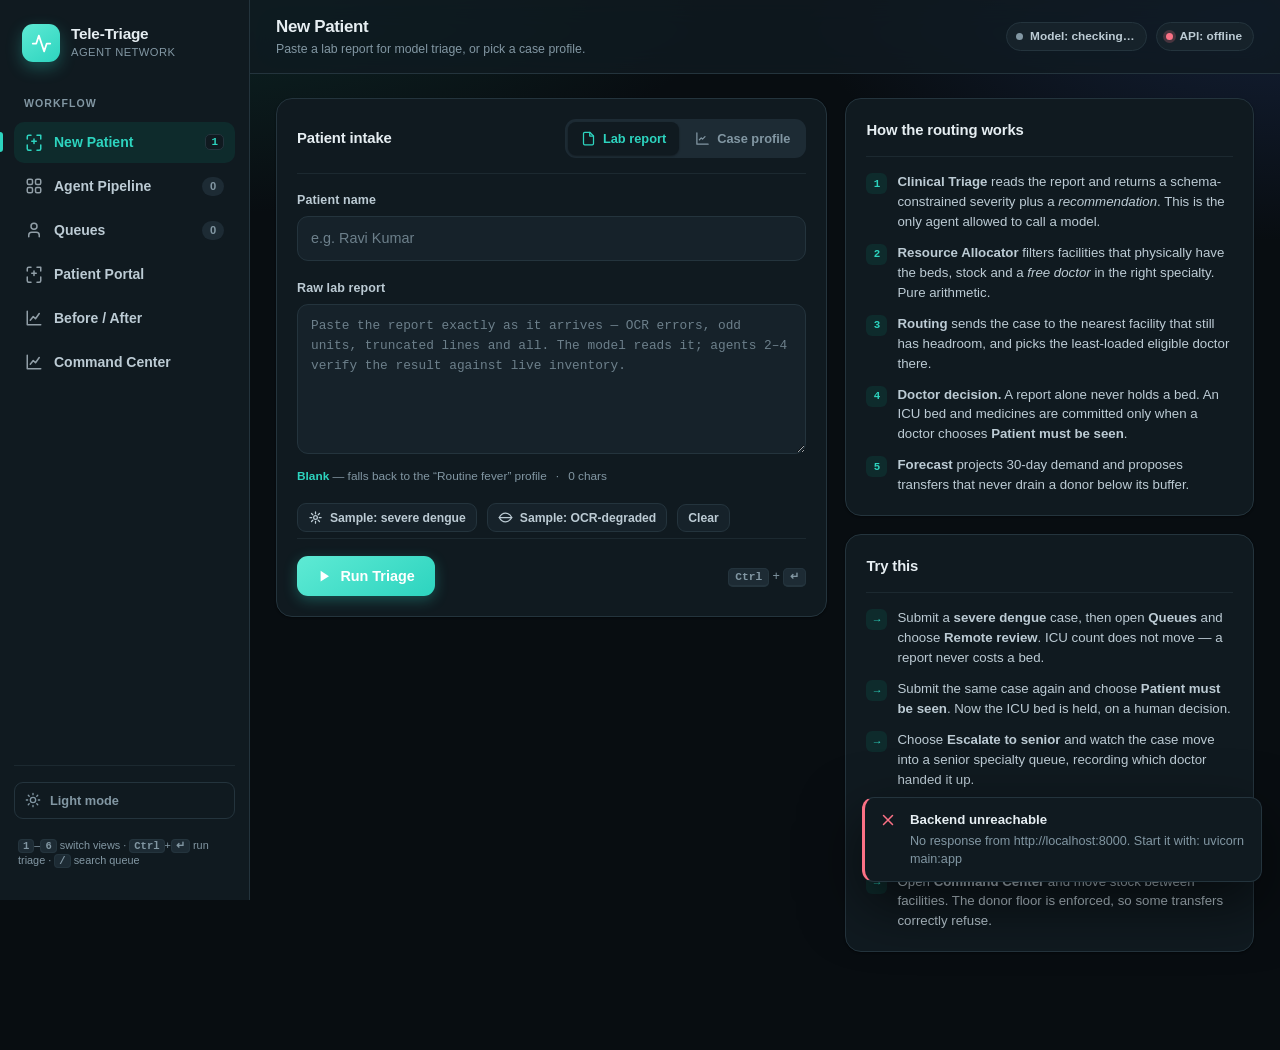
==== commit e90cafc2: "switch to google gemini and close the plan gaps Provider swap (Groq -> Gemini 2.5 Flash via google-g" ====
--- a/frontend/index.html
+++ b/frontend/index.html
@@ -39,6 +39,14 @@
         <svg viewBox="0 0 24 24" fill="none" stroke="currentColor" stroke-width="2" stroke-linecap="round" stroke-linejoin="round"><path d="M19 21v-2a4 4 0 0 0-4-4H9a4 4 0 0 0-4 4v2"/><circle cx="12" cy="7" r="4"/></svg>
         <span>Queues</span><span class="count" id="navPts">0</span>
       </button>
+      <button data-tab="portal">
+        <svg viewBox="0 0 24 24" fill="none" stroke="currentColor" stroke-width="2" stroke-linecap="round" stroke-linejoin="round"><path d="M16 3h5v5"/><path d="M8 3H5a2 2 0 0 0-2 2v3"/><path d="M21 16v5a2 2 0 0 1-2 2h-3"/><path d="M3 16v5a2 2 0 0 0 2 2h3"/><path d="M12 8v6"/><path d="M9 11h6"/></svg>
+        <span>Patient Portal</span>
+      </button>
+      <button data-tab="compare">
+        <svg viewBox="0 0 24 24" fill="none" stroke="currentColor" stroke-width="2" stroke-linecap="round" stroke-linejoin="round"><path d="M3 3v18h18"/><path d="m7 15 4-5 3 3 5-7"/></svg>
+        <span>Before / After</span>
+      </button>
       <button data-tab="command">
         <svg viewBox="0 0 24 24" fill="none" stroke="currentColor" stroke-width="2" stroke-linecap="round" stroke-linejoin="round"><path d="M3 3v18h18"/><path d="m7 15 4-5 3 3 5-7"/></svg>
         <span>Command Center</span>
@@ -50,7 +58,7 @@
         <svg id="themeIcon" viewBox="0 0 24 24" fill="none" stroke="currentColor" stroke-width="2" stroke-linecap="round" stroke-linejoin="round"><circle cx="12" cy="12" r="4"/><path d="M12 2v2M12 20v2M4.9 4.9l1.4 1.4M17.7 17.7l1.4 1.4M2 12h2M20 12h2M4.9 19.1l1.4-1.4M17.7 6.3l1.4-1.4"/></svg>
         <span id="themeLabel">Light mode</span>
       </button>
-      <p class="hint"><kbd>1</kbd>–<kbd>4</kbd> switch views · <kbd>Ctrl</kbd>+<kbd>↵</kbd> run triage · <kbd>/</kbd> search queue</p>
+      <p class="hint"><kbd>1</kbd>–<kbd>6</kbd> switch views · <kbd>Ctrl</kbd>+<kbd>↵</kbd> run triage · <kbd>/</kbd> search queue</p>
     </div>
   </aside>
 
@@ -152,7 +160,7 @@
                 <li><span class="num">→</span><span>Submit a <b>severe dengue</b> case, then open <b>Queues</b> and choose <b>Remote review</b>. ICU count does not move — a report never costs a bed.</span></li>
                 <li><span class="num">→</span><span>Submit the same case again and choose <b>Patient must be seen</b>. Now the ICU bed is held, on a human decision.</span></li>
                 <li><span class="num">→</span><span>Choose <b>Escalate to senior</b> and watch the case move into a senior specialty queue, recording which doctor handed it up.</span></li>
-                <li><span class="num">→</span><span>Use the <b>OCR-degraded</b> sample to see whether the model still reads it. Then remove <code>GROQ_API_KEY</code> to watch the conservative fallback path.</span></li>
+                <li><span class="num">→</span><span>Use the <b>OCR-degraded</b> sample to see whether the model still reads it. Then remove <code>GOOGLE_API_KEY</code> to watch the conservative fallback path.</span></li>
                 <li><span class="num">→</span><span>Open <b>Command Center</b> and move stock between facilities. The donor floor is enforced, so some transfers correctly refuse.</span></li>
               </ul>
             </div>
@@ -190,6 +198,50 @@
           <span class="psub" id="queueCount"></span>
         </div>
         <div id="doctor-body"></div>
+      </section>
+
+      <!-- ---------- PATIENT PORTAL ---------- -->
+      <section class="view" id="portal" aria-label="Patient portal">
+        <div class="portal-grid">
+          <div class="card">
+            <div class="card-head tight">
+              <h3>Track a case</h3>
+              <span class="spacer"></span>
+              <span class="psub" id="portalPickSub">Pick an open case</span>
+            </div>
+            <div class="field" style="margin-top:15px">
+              <label for="portalId">Case ID</label>
+              <div class="field-row" style="margin-bottom:0">
+                <input type="number" id="portalId" placeholder="e.g. 3" min="1" autocomplete="off">
+                <button class="primary" id="portalGo">View</button>
+              </div>
+            </div>
+            <div class="psub" style="margin-top:11px;line-height:1.55">
+              What this screen shows is exactly what <code>GET /patients/&lt;id&gt;</code> returns to a
+              patient: their own position, wait and decision. No stock levels, no facility
+              inventory, no other patients — a portal that leaks the platelet count is a
+              security problem, not a transparency win.
+            </div>
+            <div id="portalList" style="margin-top:15px"></div>
+          </div>
+          <div id="portal-body"></div>
+        </div>
+      </section>
+
+      <!-- ---------- BEFORE / AFTER ---------- -->
+      <section class="view" id="compare" aria-label="Before and after">
+        <div class="card" style="margin-bottom:20px">
+          <div class="card-head tight">
+            <h3>One report, two very different journeys</h3>
+            <span class="spacer"></span>
+            <span class="psub">The problem this product removes</span>
+          </div>
+          <div class="ba-grid" id="baGrid"></div>
+        </div>
+        <div class="card">
+          <div class="card-head tight"><h3>What actually changed</h3></div>
+          <div class="ba-notes" id="baNotes"></div>
+        </div>
       </section>
 
       <!-- ---------- COMMAND ---------- -->
--- a/frontend/styles.css
+++ b/frontend/styles.css
@@ -909,3 +909,213 @@
   .pt-row.q-row .prio { display: none; }
   .decide { justify-content: flex-start; margin-top: 8px; }
 }
+
+/* ============================================================
+   AI ASSESSMENT  +  ROUTING VERIFICATION   (plan §11)
+
+   Two columns, because the product argument is a boundary: the left is what a
+   model proposed, the right is what the system checked about the real world.
+   The left column is tinted and the right is not, so the split survives at a
+   glance without reading either heading.
+   ============================================================ */
+.assess {
+  display: grid;
+  grid-template-columns: minmax(0, 1fr) minmax(0, 1fr);
+  gap: 0;
+  margin: 0 0 16px;
+  border: 1px solid var(--border);
+  border-radius: var(--r-m);
+  overflow: hidden;
+}
+.assess-col { padding: 15px 17px 17px; min-width: 0; }
+.assess-col.ai { background: var(--accent-soft); border-right: 1px solid var(--border); }
+.assess-col.verify { background: var(--panel-2); }
+
+.assess-head { display: flex; align-items: center; gap: 8px; margin-bottom: 4px; }
+.assess-head svg { width: 15px; height: 15px; flex: none; }
+.assess-col.ai .assess-head svg { color: var(--accent); }
+.assess-col.verify .assess-head svg { color: var(--green); }
+.assess-head h4 { margin: 0; font-size: .82rem; letter-spacing: .02em; flex: 1; }
+.assess-note { margin: 0 0 13px; font-size: .71rem; line-height: 1.5; color: var(--muted); }
+
+.assess-dl {
+  display: grid; grid-template-columns: auto minmax(0, 1fr);
+  gap: 7px 14px; margin: 0 0 14px; align-items: baseline;
+}
+.assess-dl dt { font-size: .7rem; color: var(--muted); white-space: nowrap; }
+.assess-dl dd { margin: 0; font-size: .82rem; font-weight: 600; min-width: 0; overflow-wrap: anywhere; }
+
+.assess-flags .k { font-size: .7rem; color: var(--muted); margin-bottom: 6px; }
+.assess-flags ul { list-style: none; margin: 0; padding: 0; display: grid; gap: 5px; }
+.assess-flags li {
+  display: flex; align-items: flex-start; gap: 6px;
+  font-size: .76rem; line-height: 1.45; color: var(--text-2);
+}
+.assess-flags li svg { width: 13px; height: 13px; flex: none; margin-top: 2px; color: var(--amber); }
+
+/* A case held for a clinician is called out on both sides of the run, because
+   "the model was unsure" changes how the whole card should be read. */
+.mr-flag {
+  display: flex; align-items: flex-start; gap: 8px;
+  margin: 0 0 13px; padding: 9px 11px;
+  background: var(--amber-bg); border: 1px solid var(--amber-line);
+  border-radius: var(--r-s);
+  font-size: .74rem; line-height: 1.5; color: var(--text-2);
+}
+.mr-flag svg { width: 15px; height: 15px; flex: none; margin-top: 1px; color: var(--amber); }
+.mr-flag b { color: var(--amber); }
+
+.checks { list-style: none; margin: 0 0 14px; padding: 0; display: grid; gap: 9px; }
+.checks li { display: flex; align-items: flex-start; gap: 9px; }
+.checks .cmark {
+  width: 17px; height: 17px; flex: none; border-radius: 50%;
+  display: grid; place-items: center; margin-top: 1px;
+}
+.checks .cmark svg { width: 11px; height: 11px; }
+.checks .pass .cmark { background: var(--green-bg); color: var(--green); border: 1px solid var(--green-line); }
+.checks .fail .cmark { background: var(--red-bg);   color: var(--red);   border: 1px solid var(--red-line); }
+.cbody { display: flex; flex-direction: column; gap: 1px; min-width: 0; }
+.cbody b { font-size: .79rem; font-weight: 600; }
+.cdetail { font-size: .71rem; color: var(--muted); line-height: 1.45; }
+
+.verify-out {
+  padding: 11px 13px; border-radius: var(--r-s);
+  background: var(--panel); border: 1px solid var(--border-soft);
+}
+.verify-out .k { font-size: .68rem; color: var(--muted); text-transform: uppercase; letter-spacing: .05em; }
+.verify-out .doc { font-size: .95rem; font-weight: 650; margin-top: 3px; }
+.verify-out .fac { font-size: .76rem; color: var(--text-2); }
+.verify-out .nobed { margin-top: 7px; font-size: .7rem; line-height: 1.45; color: var(--green); }
+
+@media (max-width: 900px) {
+  .assess { grid-template-columns: minmax(0, 1fr); }
+  .assess-col.ai { border-right: 0; border-bottom: 1px solid var(--border); }
+}
+
+/* ============================================================
+   CANDIDATE FUNNEL   (plan §13 step 4: "7 possible, 3 eligible, 1 selected")
+   ============================================================ */
+.funnel { margin-top: 12px; }
+.funnel .lbl { font-size: .7rem; color: var(--muted); text-transform: uppercase; letter-spacing: .05em; margin-bottom: 9px; }
+.funnel-stages { display: flex; align-items: stretch; gap: 4px; flex-wrap: wrap; }
+.fstage {
+  flex: 1 1 120px; min-width: 0; padding: 10px 12px;
+  background: var(--panel-2); border: 1px solid var(--border-soft);
+  border-radius: var(--r-s);
+  animation: cardIn .34s var(--ease) both;
+}
+.fstage:last-of-type { background: var(--accent-soft); border-color: var(--accent-2); }
+.fstage .fv { font-family: var(--mono); font-size: 1.32rem; font-weight: 700; line-height: 1; font-variant-numeric: tabular-nums; }
+.fstage:last-of-type .fv { color: var(--accent); }
+.fstage .fk { font-size: .71rem; font-weight: 600; margin-top: 4px; }
+.fstage .fw { font-size: .66rem; color: var(--muted); line-height: 1.4; margin-top: 3px; }
+.farrow { display: grid; place-items: center; color: var(--muted); flex: none; }
+.farrow svg { width: 14px; height: 14px; }
+
+/* ============================================================
+   PATIENT PORTAL   (plan §19 screen 1)
+   ============================================================ */
+.portal-grid { display: grid; grid-template-columns: minmax(280px, 340px) minmax(0, 1fr); gap: 20px; align-items: start; }
+@media (max-width: 1000px) { .portal-grid { grid-template-columns: minmax(0, 1fr); } }
+
+.plist-label { margin-bottom: 7px; text-transform: uppercase; letter-spacing: .05em; }
+.plist { display: flex; flex-direction: column; gap: 5px; max-height: 340px; overflow-y: auto; }
+.pchip {
+  display: flex; align-items: center; gap: 8px; width: 100%;
+  padding: 7px 10px; text-align: left; cursor: pointer;
+  background: var(--panel-2); border: 1px solid var(--border-soft);
+  border-radius: var(--r-s); color: var(--text); font: inherit; font-size: .78rem;
+  transition: border-color .15s, background .15s;
+}
+.pchip:hover { border-color: var(--accent-2); background: var(--accent-soft); }
+.pchip .pn { font-family: var(--mono); color: var(--muted); font-size: .72rem; }
+.pchip .pm { flex: 1; min-width: 0; overflow: hidden; text-overflow: ellipsis; white-space: nowrap; }
+
+.pcard {
+  background: var(--panel); border: 1px solid var(--border);
+  border-radius: var(--r-l); box-shadow: var(--sh-1); overflow: hidden;
+  animation: cardIn .34s var(--ease) both;
+}
+.pcard-head {
+  display: flex; align-items: flex-start; justify-content: space-between; gap: 14px;
+  padding: 18px 20px; border-bottom: 1px solid var(--border-soft); flex-wrap: wrap;
+}
+.pcard-head h3 { margin: 0 0 6px; font-size: 1.12rem; }
+.pcard-meta { display: flex; align-items: center; gap: 9px; flex-wrap: wrap; font-size: .78rem; color: var(--muted); }
+.pcard-meta .sep { opacity: .5; }
+
+.pstats { display: grid; grid-template-columns: repeat(auto-fit, minmax(150px, 1fr)); gap: 1px; background: var(--border-soft); }
+.pstat { padding: 15px 20px; background: var(--panel); }
+.pstat .k { font-size: .69rem; color: var(--muted); text-transform: uppercase; letter-spacing: .05em; }
+.pstat .v { font-family: var(--mono); font-size: 1.5rem; font-weight: 700; line-height: 1.1; margin-top: 6px; font-variant-numeric: tabular-nums; }
+.pstat .v.small { font-family: var(--sans); font-size: .92rem; }
+.pstat .s { font-size: .71rem; color: var(--muted); margin-top: 3px; }
+
+.pdec { margin: 18px 20px; padding: 15px 17px; border-radius: var(--r-m); border: 1px solid var(--border); background: var(--panel-2); }
+.pdec-t { display: flex; align-items: center; gap: 8px; font-size: .95rem; font-weight: 650; }
+.pdec-t svg { width: 17px; height: 17px; flex: none; }
+.pdec p { margin: 8px 0 0; font-size: .82rem; line-height: 1.6; color: var(--text-2); }
+.pdec.pending { background: var(--amber-bg); border-color: var(--amber-line); }
+.pdec.pending .pdec-t { color: var(--amber); }
+.pdec.no_visit { background: var(--green-bg); border-color: var(--green-line); }
+.pdec.no_visit .pdec-t { color: var(--green); }
+.pdec.visit_required { background: var(--blue-bg); border-color: var(--blue); }
+.pdec.visit_required .pdec-t { color: var(--blue); }
+.pdec.escalate { background: var(--accent-soft); border-color: var(--accent-2); }
+.pdec.escalate .pdec-t { color: var(--accent); }
+.pnote { margin-top: 10px; padding-top: 10px; border-top: 1px solid var(--border); font-size: .8rem; line-height: 1.55; }
+
+.preport { margin: 0 20px 20px; }
+.preport summary {
+  display: flex; align-items: center; gap: 7px; cursor: pointer;
+  font-size: .78rem; color: var(--muted); padding: 9px 0;
+}
+.preport summary svg { width: 14px; height: 14px; }
+.preport pre {
+  margin: 0; padding: 13px 15px; max-height: 300px; overflow: auto;
+  background: var(--panel-3); border: 1px solid var(--border-soft);
+  border-radius: var(--r-s);
+  font-family: var(--mono); font-size: .72rem; line-height: 1.6;
+  white-space: pre-wrap; word-break: break-word; color: var(--text-2);
+}
+
+/* ============================================================
+   BEFORE / AFTER   (plan §12)
+   ============================================================ */
+.ba-grid { display: grid; grid-template-columns: repeat(auto-fit, minmax(320px, 1fr)); gap: 18px; margin-top: 16px; }
+.ba-col {
+  padding: 16px 18px 18px; border-radius: var(--r-m);
+  border: 1px solid var(--border); background: var(--panel-2);
+}
+.ba-col.before { background: var(--panel); }
+.ba-col.after  { background: var(--accent-soft); border-color: var(--accent-2); }
+.ba-head { margin-bottom: 15px; }
+.ba-sub { font-size: .77rem; color: var(--muted); margin-top: 7px; }
+.ba-steps { list-style: none; margin: 0; padding: 0; display: grid; gap: 2px; }
+.ba-steps li {
+  display: flex; align-items: flex-start; gap: 11px; padding: 8px 0;
+  border-bottom: 1px dashed var(--border-soft);
+  animation: cardIn .34s var(--ease) both;
+}
+.ba-steps li:last-child { border-bottom: 0; }
+.ba-steps .n {
+  width: 21px; height: 21px; flex: none; border-radius: 50%;
+  display: grid; place-items: center; margin-top: 1px;
+  font-family: var(--mono); font-size: .68rem; font-weight: 700;
+  background: var(--panel-3); color: var(--muted);
+}
+.ba-col.after .ba-steps .n { background: var(--accent); color: var(--panel); }
+html[data-theme="dark"] .ba-col.after .ba-steps .n { color: var(--bg); }
+.ba-steps .b { display: flex; flex-direction: column; gap: 2px; min-width: 0; }
+.ba-steps .b b { font-size: .82rem; font-weight: 600; line-height: 1.35; }
+.ba-steps .b .d { font-size: .72rem; color: var(--muted); line-height: 1.45; }
+.ba-foot {
+  margin-top: 14px; padding-top: 12px; border-top: 1px solid var(--border);
+  font-size: .72rem; color: var(--muted); line-height: 1.5;
+}
+
+.ba-notes { margin-top: 15px; }
+.ba-note-grid { display: grid; grid-template-columns: repeat(auto-fit, minmax(280px, 1fr)); gap: 14px; }
+.banote { padding: 14px 16px; background: var(--panel-2); border: 1px solid var(--border-soft); border-radius: var(--r-m); }
+.banote b { font-size: .84rem; display: block; margin-bottom: 6px; }
+.banote p { margin: 0; font-size: .77rem; line-height: 1.6; color: var(--text-2); }
